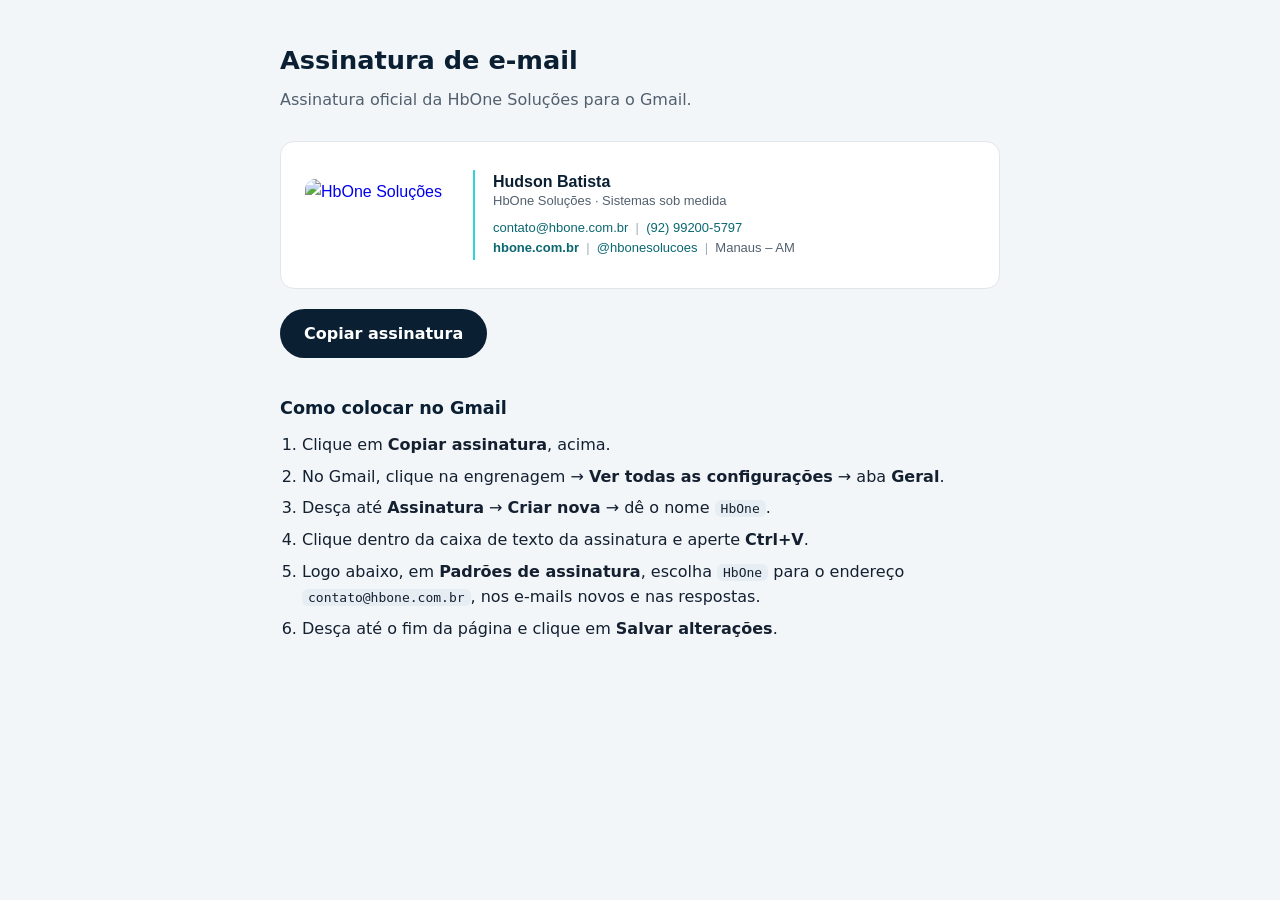
==== assinatura/index.html @ c5e012d0 "Assinatura de e-mail oficial (/assinatura/) Co-Authored-By: Claude Opus 5.5 <noreply@anthropic.com>" ====
<!doctype html>
<html lang="pt-BR">
<head>
  <meta charset="utf-8">
  <meta name="viewport" content="width=device-width, initial-scale=1">
  <title>Assinatura de e-mail | HbOne Soluções</title>
  <meta name="robots" content="noindex">
  <link rel="icon" href="/favicon.svg" type="image/svg+xml">
  <style>
    body { margin: 0; padding: 40px 16px; background: #f2f6f9; color: #142030; font-family: system-ui, -apple-system, "Segoe UI", Roboto, Arial, sans-serif; line-height: 1.6; }
    main { max-width: 720px; margin: 0 auto; }
    h1 { font-size: 1.6rem; margin: 0 0 6px; color: #0b1f33; }
    .sub { margin: 0 0 28px; color: #52606e; }
    .moldura { background: #fff; border: 1px solid #dfe6ec; border-radius: 14px; padding: 28px 24px; overflow-x: auto; }
    .acoes { display: flex; flex-wrap: wrap; align-items: center; gap: 14px; margin: 20px 0 36px; }
    button { font: inherit; font-weight: 700; color: #fff; background: #0b1f33; border: 0; border-radius: 999px; padding: 12px 24px; cursor: pointer; }
    button:hover { background: #1b3654; }
    button:focus-visible { outline: 3px solid #2fd3dc; outline-offset: 3px; }
    #aviso { margin: 0; font-weight: 600; color: #0a6770; }
    h2 { font-size: 1.1rem; color: #0b1f33; margin: 0 0 10px; }
    ol { margin: 0; padding-left: 22px; }
    li { margin-bottom: 6px; }
    code { background: #e6edf3; padding: 1px 6px; border-radius: 6px; }
  </style>
</head>
<body>
<main>
  <h1>Assinatura de e-mail</h1>
  <p class="sub">Assinatura oficial da HbOne Soluções para o Gmail.</p>

  <div class="moldura">
    <!-- ASSINATURA: tabela com estilos na própria linha, que é o que os programas de e-mail entendem -->
    <div id="assinatura">
      <table cellpadding="0" cellspacing="0" border="0" role="presentation" style="border-collapse:collapse;font-family:Arial,Helvetica,sans-serif;color:#142030;">
        <tr>
          <td style="vertical-align:middle;padding:0 18px 0 0;">
            <a href="https://hbone.com.br" style="text-decoration:none;">
              <img src="https://hbone.com.br/assinatura/logo-hbone.png" width="150" height="72" alt="HbOne Soluções" style="display:block;border:0;width:150px;height:72px;border-radius:10px;">
            </a>
          </td>
          <td style="vertical-align:middle;padding:2px 0 2px 18px;border-left:2px solid #2fd3dc;">
            <div style="font-size:16px;line-height:20px;font-weight:bold;color:#0b1f33;">Hudson Batista</div>
            <div style="font-size:13px;line-height:18px;color:#52606e;padding-bottom:8px;">HbOne Soluções · Sistemas sob medida</div>
            <div style="font-size:13px;line-height:20px;color:#142030;">
              <a href="mailto:contato@hbone.com.br" style="color:#0a6770;text-decoration:none;">contato@hbone.com.br</a>
              <span style="color:#a0afbe;">&nbsp;|&nbsp;</span>
              <a href="https://wa.me/5592992005797" style="color:#0a6770;text-decoration:none;">(92) 99200-5797</a>
            </div>
            <div style="font-size:13px;line-height:20px;color:#142030;">
              <a href="https://hbone.com.br" style="color:#0a6770;text-decoration:none;font-weight:bold;">hbone.com.br</a>
              <span style="color:#a0afbe;">&nbsp;|&nbsp;</span>
              <a href="https://www.instagram.com/hbonesolucoes/" style="color:#0a6770;text-decoration:none;">@hbonesolucoes</a>
              <span style="color:#a0afbe;">&nbsp;|&nbsp;</span>
              <span style="color:#52606e;">Manaus – AM</span>
            </div>
          </td>
        </tr>
      </table>
    </div>
  </div>

  <div class="acoes">
    <button id="copiar" type="button">Copiar assinatura</button>
    <p id="aviso" role="status" aria-live="polite"></p>
  </div>

  <h2>Como colocar no Gmail</h2>
  <ol>
    <li>Clique em <strong>Copiar assinatura</strong>, acima.</li>
    <li>No Gmail, clique na engrenagem → <strong>Ver todas as configurações</strong> → aba <strong>Geral</strong>.</li>
    <li>Desça até <strong>Assinatura</strong> → <strong>Criar nova</strong> → dê o nome <code>HbOne</code>.</li>
    <li>Clique dentro da caixa de texto da assinatura e aperte <strong>Ctrl+V</strong>.</li>
    <li>Logo abaixo, em <strong>Padrões de assinatura</strong>, escolha <code>HbOne</code> para o endereço <code>contato@hbone.com.br</code>, nos e-mails novos e nas respostas.</li>
    <li>Desça até o fim da página e clique em <strong>Salvar alterações</strong>.</li>
  </ol>
</main>
<script>
  const botao = document.getElementById('copiar');
  const aviso = document.getElementById('aviso');
  const bloco = document.getElementById('assinatura');
  botao.addEventListener('click', async () => {
    const html = bloco.innerHTML;
    const texto = bloco.innerText;
    try {
      await navigator.clipboard.write([new ClipboardItem({
        'text/html': new Blob([html], { type: 'text/html' }),
        'text/plain': new Blob([texto], { type: 'text/plain' }),
      })]);
      aviso.textContent = '✓ Assinatura copiada. Agora cole no Gmail.';
    } catch {
      // Navegadores antigos: seleciona a assinatura e copia do jeito tradicional
      const faixa = document.createRange();
      faixa.selectNodeContents(bloco);
      const sel = getSelection();
      sel.removeAllRanges();
      sel.addRange(faixa);
      const ok = document.execCommand('copy');
      sel.removeAllRanges();
      aviso.textContent = ok ? '✓ Assinatura copiada. Agora cole no Gmail.' : 'Selecione a assinatura com o mouse e aperte Ctrl+C.';
    }
  });
</script>
</body>
</html>
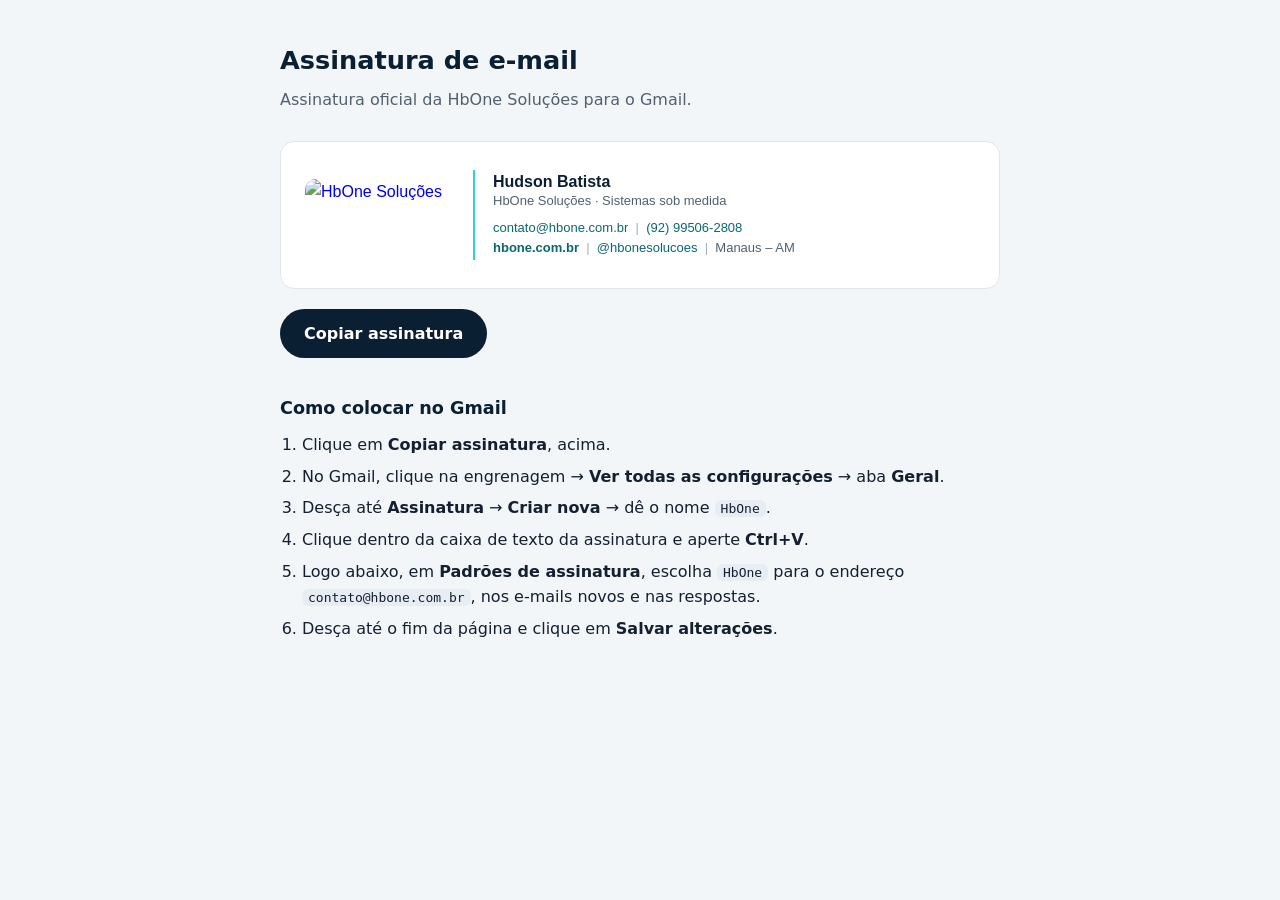
==== commit 3adb6ce3: "WhatsApp oficial da HbOne: (92) 99506-2808 Co-Authored-By: Claude Sonnet 5.5 <noreply@anthropic.com>" ====
--- a/assinatura/index.html
+++ b/assinatura/index.html
@@ -44,7 +44,7 @@
             <div style="font-size:13px;line-height:20px;color:#142030;">
               <a href="mailto:contato@hbone.com.br" style="color:#0a6770;text-decoration:none;">contato@hbone.com.br</a>
               <span style="color:#a0afbe;">&nbsp;|&nbsp;</span>
-              <a href="https://wa.me/5592992005797" style="color:#0a6770;text-decoration:none;">(92) 99200-5797</a>
+              <a href="https://wa.me/5592995062808" style="color:#0a6770;text-decoration:none;">(92) 99506-2808</a>
             </div>
             <div style="font-size:13px;line-height:20px;color:#142030;">
               <a href="https://hbone.com.br" style="color:#0a6770;text-decoration:none;font-weight:bold;">hbone.com.br</a>
